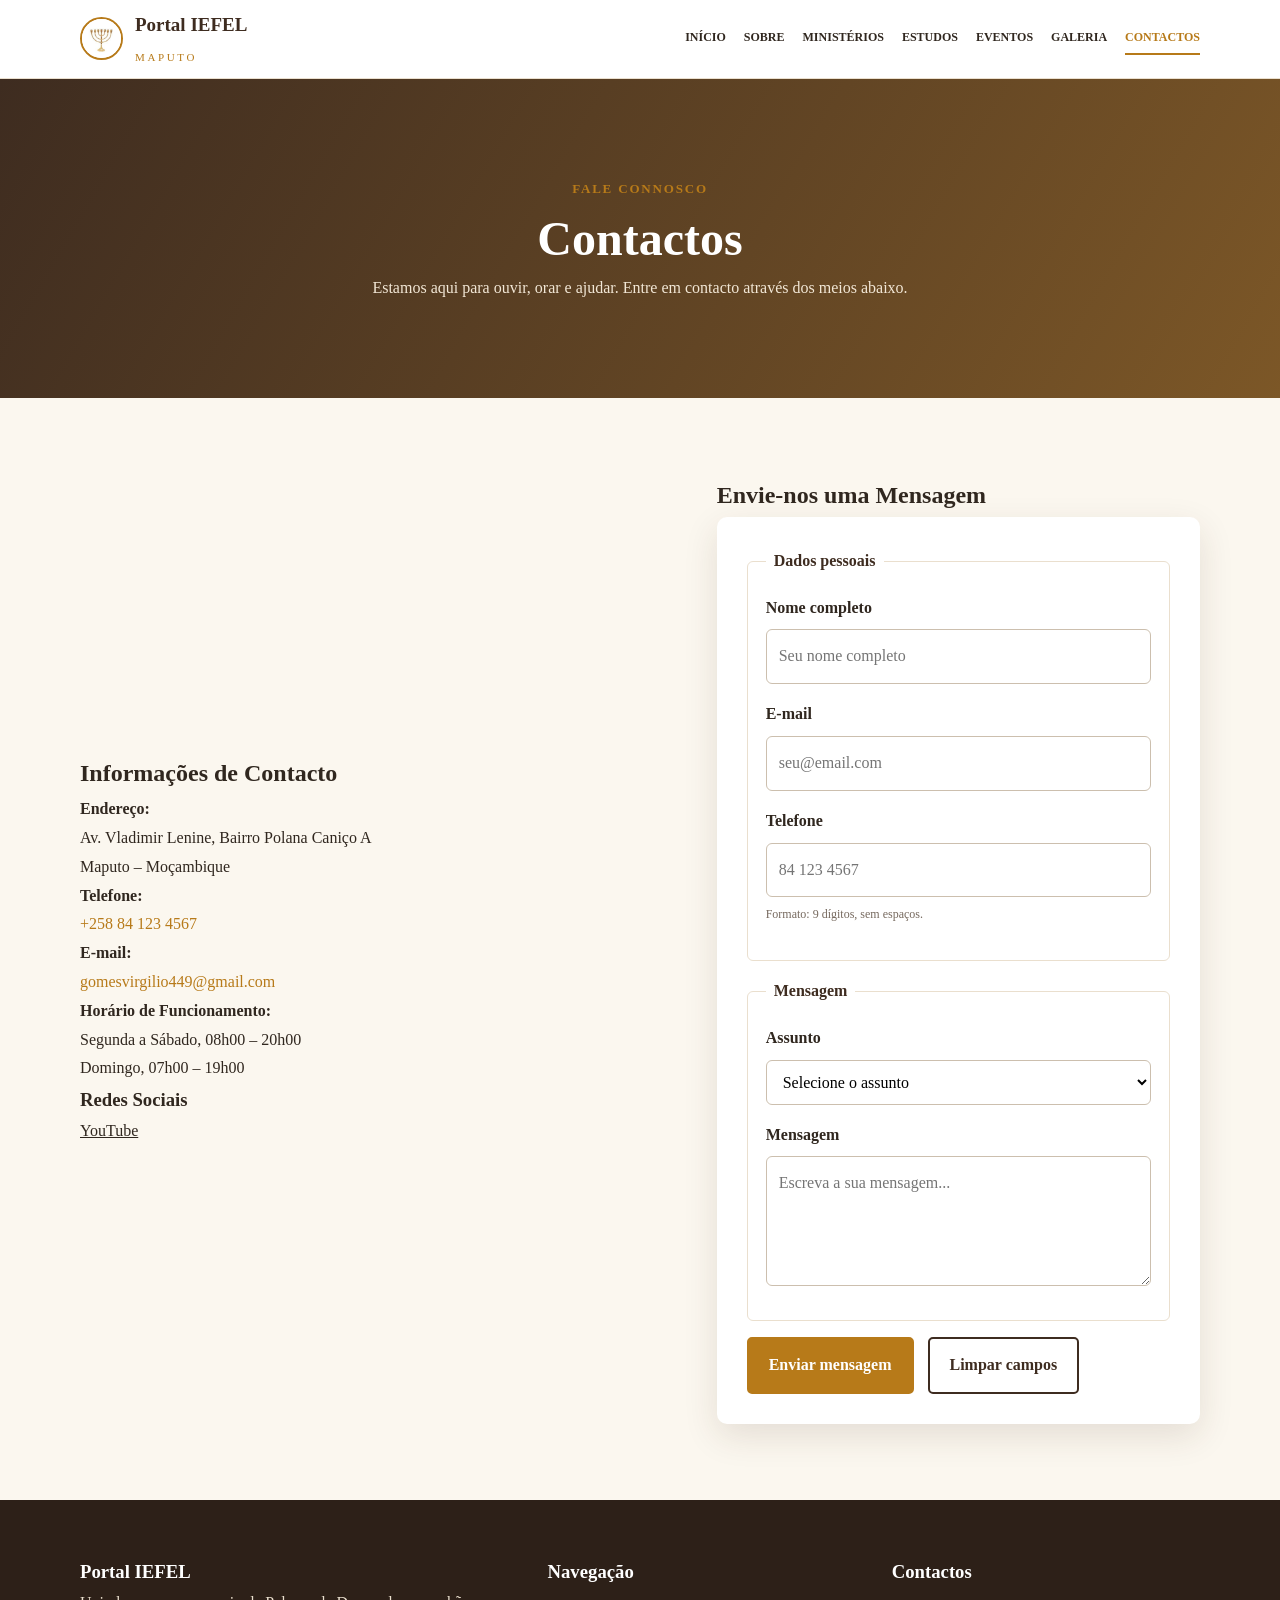
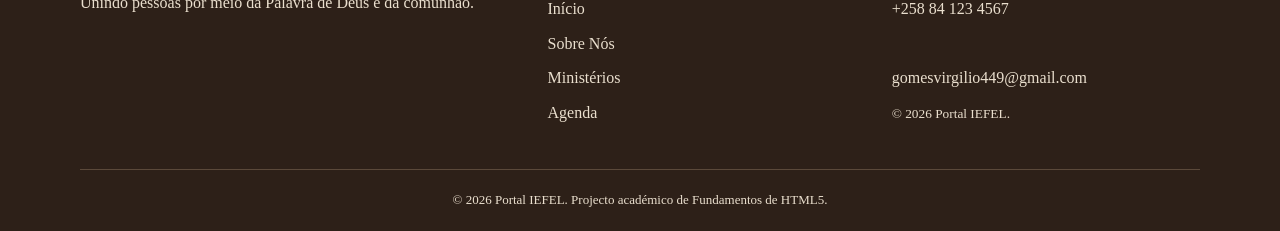
==== contactos.html @ 5dd8cca9 "Corrigir rotas e navegacao completa1" ====
<!DOCTYPE html>
<html lang="pt-MZ">
<head>
    <meta charset="UTF-8">
    <meta name="viewport" content="width=device-width, initial-scale=1.0">
    <meta name="description" content="Entre em contacto com a Igreja Evangélica Forças Espirituais da Luz. Envie a sua mensagem, pedido de oração ou dúvida.">
    <title>BibleConnect | Contactos</title>
    <link rel="stylesheet" href="/css/style.css">
</head>
<body>
    <header class="topo">
        <div class="contentor barra">
            <a class="marca" href="/" aria-label="Página inicial Portal IEFEL">
                <img src="/imagens/logo.png" alt="Logotipo da Igreja Evangélica Forças Espirituais da Luz" class="simbolo" width="43" height="43">
                <span>
                    <strong>Portal IEFEL</strong>
                    <small>MAPUTO</small>
                </span>
            </a>
            <button class="menu-toggle" aria-label="Abrir menu de navegação" aria-expanded="false">Menu</button>
            <nav class="menu" aria-label="Navegação principal">
                <a href="/">Início</a>
                <a href="/sobre">Sobre</a>
                <a href="/ministerios">Ministérios</a>
                <a href="/estudos">Estudos</a>
                <a href="/eventos">Eventos</a>
                <a href="/galeria">Galeria</a>
                <a class="activo" href="/contactos">Contactos</a>
            </nav>
        </div>
    </header>

    <main>
        <section class="pagina-hero">
            <div class="contentor">
                <span class="etiqueta">Fale connosco</span>
                <h1>Contactos</h1>
                <p>Estamos aqui para ouvir, orar e ajudar. Entre em contacto através dos meios abaixo.</p>
            </div>
        </section>

        <section class="seccao" aria-labelledby="titulo-contactos">
            <div class="contentor">
                <div class="duas-colunas">
                    <div>
                        <h2 id="titulo-contactos">Informações de Contacto</h2>
                        <address>
                            <p><strong>Endereço:</strong><br>
                            Av. Vladimir Lenine, Bairro Polana Caniço A<br>
                            Maputo &ndash; Moçambique</p>

                            <p><strong>Telefone:</strong><br>
                            <a href="tel:+258841234567">+258 84 123 4567</a></p>

                            <p><strong>E-mail:</strong><br>
                            <a href="mailto:gomesvirgilio449@gmail.com">gomesvirgilio449@gmail.com</a></p>

                            <p><strong>Horário de Funcionamento:</strong><br>
                            Segunda a Sábado, 08h00 &ndash; 20h00<br>
                            Domingo, 07h00 &ndash; 19h00</p>
                        </address>

                        <h3>Redes Sociais</h3>
                        <p>
                            <a href="https://www.youtube.com/@forcasdaluz8678" target="_blank" rel="noopener noreferrer" title="Visitar canal no YouTube">YouTube</a>
                        </p>
                    </div>

                    <div>
                        <h2>Envie-nos uma Mensagem</h2>
                        <form action="#" method="post" class="formulario" data-demonstracao>
                            <fieldset>
                                <legend>Dados pessoais</legend>
                                <div class="campo">
                                    <label for="nome">Nome completo</label>
                                    <input type="text" id="nome" name="nome" required minlength="3" maxlength="40" placeholder="Seu nome completo">
                                </div>

                                <div class="campo">
                                    <label for="email">E-mail</label>
                                    <input type="email" id="email" name="email" required placeholder="seu@email.com">
                                </div>

                                <div class="campo">
                                    <label for="telefone">Telefone</label>
                                    <input type="tel" id="telefone" name="telefone" pattern="[0-9]{9}" placeholder="84 123 4567" aria-describedby="telefoneAjuda">
                                    <small id="telefoneAjuda">Formato: 9 dígitos, sem espaços.</small>
                                </div>
                            </fieldset>

                            <fieldset>
                                <legend>Mensagem</legend>
                                <div class="campo">
                                    <label for="assunto">Assunto</label>
                                    <select id="assunto" name="assunto" required>
                                        <option value="">Selecione o assunto</option>
                                        <option value="pedido-oracao">Pedido de Oração</option>
                                        <option value="visita">Visita à Igreja</option>
                                        <option value="duvida">Dúvida ou Pergunta</option>
                                        <option value="sugestao">Sugestão</option>
                                        <option value="outro">Outro</option>
                                    </select>
                                </div>

                                <div class="campo">
                                    <label for="mensagem">Mensagem</label>
                                    <textarea id="mensagem" name="mensagem" required minlength="10" maxlength="500" placeholder="Escreva a sua mensagem..."></textarea>
                                </div>
                            </fieldset>

                            <button type="submit" class="botao">Enviar mensagem</button>
                            <button type="reset" class="botao secundario">Limpar campos</button>

                            <div class="aviso" role="status" aria-live="polite">Mensagem enviada com sucesso! Entraremos em contacto brevemente.</div>
                        </form>
                    </div>
                </div>
            </div>
        </section>
    </main>

    <footer class="rodape">
        <div class="contentor">
            <div class="rodape-grelha">
                <div>
                    <h3>Portal IEFEL</h3>
                    <p>Unindo pessoas por meio da Palavra de Deus e da comunhão.</p>
                </div>
                <div>
                    <h3>Navegação</h3>
                    <a href="/">Início</a>
                    <a href="/sobre">Sobre Nós</a>
                    <a href="/ministerios">Ministérios</a>
                    <a href="/eventos">Agenda</a>
                </div>
                <div>
                    <h3>Contactos</h3>
                    <p><a href="tel:+258841234567">+258 84 123 4567</a><br>
                    <a href="mailto:gomesvirgilio449@gmail.com">gomesvirgilio449@gmail.com</a></p>
                    <p><small>&copy; 2026 Portal IEFEL.</small></p>
                </div>
            </div>
            <div class="copyright">&copy; 2026 Portal IEFEL. Projecto académico de Fundamentos de HTML5.</div>
        </div>
    </footer>

    <script src="/js/script.js" defer></script>
</body>
</html>
---- css/style.css ----
/* ============================================
   VARIAVEIS E RESET
   ============================================ */
:root {
    --ouro: #b77a19;
    --ouro-claro: #ecd6a8;
    --castanho: #3e2c20;
    --creme: #fbf7ef;
    --branco: #fff;
    --texto: #30271f;
    --suave: #76695e;
    --borda: #eadfce;
    --sombra: 0 12px 35px rgba(63, 43, 25, .12);
}

* {
    box-sizing: border-box;
    margin: 0;
    padding: 0;
}

html {
    scroll-behavior: smooth;
}

body {
    font-family: 'Times New Roman', Times, serif;
    color: var(--texto);
    background: var(--creme);
    line-height: 1.8;
}

img {
    max-width: 100%;
    height: auto;
    display: block;
}

a {
    color: inherit;
}

button,
input,
textarea,
select {
    font: inherit;
}

/* ============================================
   UTILITARIOS
   ============================================ */
.contentor {
    width: min(1120px, calc(100% - 32px));
    margin: auto;
}

/* ============================================
   HEADER / TOPO
   ============================================ */
.topo {
    position: sticky;
    top: 0;
    z-index: 20;
    background: rgba(255, 255, 255, .96);
    border-bottom: 1px solid var(--borda);
    backdrop-filter: blur(10px);
}

.barra {
    min-height: 78px;
    display: flex;
    align-items: center;
    justify-content: space-between;
    gap: 24px;
    flex-wrap: wrap;
}

/* ============================================
   LOGO / MARCA
   ============================================ */
.marca {
    text-decoration: none;
    display: flex;
    align-items: center;
    gap: 12px;
    color: var(--castanho);
}

.simbolo {
    width: 43px;
    height: 43px;
    border: 2px solid var(--ouro);
    border-radius: 50%;
    object-fit: cover;
}

.marca strong {
    display: block;
    font-family: Georgia, serif;
    font-size: 19px;
}

.marca small {
    color: var(--ouro);
    letter-spacing: .24em;
    font-size: 11px;
}

/* ============================================
   MENU DE NAVEGACAO
   ============================================ */
.menu {
    display: flex;
    align-items: center;
    gap: 18px;
}

.menu a {
    text-decoration: none;
    font-size: 12px;
    font-weight: 700;
    text-transform: uppercase;
    padding: 4px 0;
    border-bottom: 2px solid transparent;
    transition: color .2s, border-color .2s;
}

.menu a:hover,
.menu a.activo {
    color: var(--ouro);
    border-bottom-color: var(--ouro);
}

.menu-toggle {
    display: none;
    border: 0;
    background: var(--castanho);
    color: white;
    padding: 9px 14px;
    border-radius: 8px;
    cursor: pointer;
    font-weight: 700;
}

/* ============================================
   HERO / BANNER PRINCIPAL
   ============================================ */
.hero {
    min-height: 610px;
    display: grid;
    align-items: center;
    background: linear-gradient(90deg, rgba(24, 16, 10, .84), rgba(24, 16, 10, .35)), url('../imagens/hero-igreja.png') center/cover;
}

.hero-conteudo {
    max-width: 680px;
    color: white;
    padding: 80px 0;
}

.etiqueta {
    display: inline-block;
    color: var(--ouro);
    font-weight: 700;
    letter-spacing: .14em;
    text-transform: uppercase;
    font-size: 13px;
}

.hero .etiqueta {
    color: var(--ouro-claro);
}

.hero h1 {
    font: 700 clamp(42px, 7vw, 76px)/1.04 Georgia, serif;
    margin: 18px 0;
}

.hero p {
    font-size: 19px;
    max-width: 610px;
}

.botoes {
    display: flex;
    flex-wrap: wrap;
    gap: 12px;
    margin-top: 28px;
}

/* ============================================
   BOTOES
   ============================================ */
.botao {
    display: inline-block;
    padding: 12px 20px;
    border-radius: 5px;
    text-decoration: none;
    font-weight: 700;
    border: 2px solid var(--ouro);
    background: var(--ouro);
    color: white;
    cursor: pointer;
    transition: filter .2s;
}

.botao.secundario {
    background: transparent;
    border-color: white;
}

.botao:hover {
    filter: brightness(.92);
}

.formulario .botao.secundario {
    border-color: var(--castanho);
    color: var(--castanho);
    background: transparent;
    margin-left: 10px;
}

.formulario .botao.secundario:hover {
    background: var(--castanho);
    color: white;
}

/* ============================================
   VERSICULO DESTAQUE
   ============================================ */
.versiculo {
    margin-top: -34px;
    position: relative;
}

.versiculo-caixa {
    background: white;
    border-radius: 10px;
    padding: 24px 30px;
    box-shadow: var(--sombra);
    display: flex;
    gap: 22px;
    align-items: center;
}

.aspas {
    font: 700 48px Georgia;
    color: var(--ouro);
    line-height: 1;
}

.versiculo blockquote {
    margin: 0;
    font: italic 20px Georgia, serif;
}

.versiculo cite {
    color: var(--ouro);
    font-weight: 700;
    font-style: normal;
}

/* ============================================
   SECOES
   ============================================ */
.seccao {
    padding: 76px 0;
}

.seccao.clara {
    background: white;
}

.cabecalho-seccao {
    text-align: center;
    max-width: 720px;
    margin: 0 auto 38px;
}

.cabecalho-seccao h2,
.pagina-hero h1 {
    font: 700 clamp(32px, 5vw, 48px) Georgia, serif;
    margin: 8px 0;
    color: var(--castanho);
}

.cabecalho-seccao p {
    color: var(--suave);
}

/* ============================================
   GRADE / CARDS
   ============================================ */
.grelha {
    display: grid;
    grid-template-columns: repeat(3, 1fr);
    gap: 22px;
}

.cartao {
    background: white;
    border: 1px solid var(--borda);
    border-radius: 10px;
    overflow: hidden;
    box-shadow: 0 5px 18px rgba(60, 43, 27, .06);
    transition: transform .2s;
}

.cartao:hover {
    transform: translateY(-3px);
}

.cartao img {
    width: 100%;
    height: 220px;
    object-fit: cover;
}

.cartao-corpo {
    padding: 24px;
}

.cartao h3 {
    font: 700 23px Georgia, serif;
    margin: 0 0 9px;
}

.meta {
    font-size: 14px;
    color: var(--ouro);
    font-weight: 700;
}

.ligacao {
    color: var(--ouro);
    font-weight: 700;
    text-decoration: none;
}

.ligacao:hover {
    text-decoration: underline;
}

/* ============================================
   DESTAQUES
   ============================================ */
.destaques {
    display: grid;
    grid-template-columns: repeat(3, 1fr);
    gap: 18px;
}

.destaque {
    background: var(--castanho);
    color: white;
    padding: 30px;
    border-radius: 9px;
}

.destaque .icone {
    font-size: 30px;
}

.destaque h3 {
    font-family: Georgia, serif;
    font-size: 22px;
    margin: 12px 0;
}

/* ============================================
   DUAS COLUNAS
   ============================================ */
.duas-colunas {
    display: grid;
    grid-template-columns: 1.1fr .9fr;
    gap: 46px;
    align-items: center;
}

.duas-colunas img {
    border-radius: 10px;
    box-shadow: var(--sombra);
}

/* ============================================
   PAGINA HERO (INTERNAS)
   ============================================ */
.pagina-hero {
    padding: 95px 0;
    background: linear-gradient(120deg, #3e2c20, #7c5727);
    color: white;
    text-align: center;
}

.pagina-hero h1 {
    color: white;
}

.pagina-hero p {
    max-width: 700px;
    margin: auto;
    color: #f2e7d6;
}

/* ============================================
   LISTAS
   ============================================ */
.lista {
    display: grid;
    gap: 13px;
    padding: 0;
    list-style: none;
}

.lista li {
    background: white;
    border-left: 4px solid var(--ouro);
    padding: 15px 18px;
    border-radius: 5px;
}

.lista-ministerios {
    list-style-type: disc;
    padding-left: 20px;
}

.lista-ministerios li {
    margin-bottom: 8px;
}

.lista-ordenada {
    padding-left: 20px;
}

.lista-ordenada li {
    margin-bottom: 6px;
}

/* ============================================
   FAQ
   ============================================ */
.faq-definicao {
    max-width: 800px;
    margin: 0 auto;
}

.faq-definicao dt {
    font-weight: 700;
    margin-top: 16px;
    color: var(--castanho);
}

.faq-definicao dd {
    margin-left: 20px;
    padding: 8px 16px;
    background: white;
    border-radius: 6px;
    border-left: 4px solid var(--ouro);
}

/* ============================================
   FORMULARIO
   ============================================ */
.formulario {
    background: white;
    padding: 30px;
    border-radius: 10px;
    box-shadow: var(--sombra);
}

.formulario fieldset {
    border: 1px solid var(--borda);
    border-radius: 6px;
    padding: 18px;
    margin-bottom: 16px;
}

.formulario legend {
    font-weight: 700;
    color: var(--castanho);
    padding: 0 8px;
}

.campo {
    display: grid;
    gap: 7px;
    margin-bottom: 16px;
}

.campo label {
    font-weight: 700;
}

.campo input,
.campo textarea,
.campo select {
    width: 100%;
    border: 1px solid #ccbfae;
    border-radius: 6px;
    padding: 12px;
    background: #fff;
}

.campo textarea {
    min-height: 130px;
    resize: vertical;
}

.campo small {
    color: var(--suave);
    font-size: 12px;
}

.aviso {
    display: none;
    margin-top: 16px;
    padding: 12px;
    background: #e7f6eb;
    color: #245b31;
    border-radius: 6px;
}

.aviso.visivel {
    display: block;
}

/* ============================================
   TABELAS
   ============================================ */
.tabela-container {
    overflow-x: auto;
    background: white;
    border-radius: 10px;
    box-shadow: var(--sombra);
    padding: 10px;
}

.tabela-horarios {
    width: 100%;
    border-collapse: collapse;
    font-size: 14px;
}

.tabela-horarios caption {
    caption-side: top;
    font-weight: 700;
    padding: 12px 0;
    font-size: 18px;
    color: var(--castanho);
    text-align: left;
}

.tabela-horarios th,
.tabela-horarios td {
    border: 1px solid var(--borda);
    padding: 12px 16px;
    text-align: left;
}

.tabela-horarios th {
    background: var(--castanho);
    color: white;
    font-weight: 700;
}

.tabela-horarios tbody tr:nth-child(even) {
    background: var(--creme);
}

.tabela-horarios tbody tr:hover {
    background: var(--ouro-claro);
}

.tabela-horarios tfoot td {
    background: var(--ouro-claro);
    font-weight: 700;
    text-align: center;
}

/* ============================================
   AUDIO E VIDEO
   ============================================ */
.audio-container,
.video-container {
    max-width: 800px;
    margin: 0 auto;
    background: white;
    padding: 20px;
    border-radius: 10px;
    box-shadow: var(--sombra);
}

.audio-container audio {
    width: 100%;
}

.video-container video {
    border-radius: 8px;
}

/* ============================================
   GALERIA
   ============================================ */
.galeria {
    display: grid;
    grid-template-columns: repeat(3, 1fr);
    gap: 15px;
}

.galeria img {
    height: 240px;
    width: 100%;
    object-fit: cover;
    border-radius: 8px;
    transition: transform .2s;
}

.galeria img:hover {
    transform: scale(1.02);
}

/* ============================================
   ADDRESS
   ============================================ */
address {
    font-style: normal;
    line-height: 1.8;
}

address a {
    color: var(--ouro);
    text-decoration: none;
}

address a:hover {
    text-decoration: underline;
}

/* ============================================
   RODAPE
   ============================================ */
.rodape {
    background: #2d2018;
    color: #eadfce;
    padding: 55px 0 20px;
}

.rodape-grelha {
    display: grid;
    grid-template-columns: 1.4fr 1fr 1fr;
    gap: 36px;
}

.rodape h3 {
    color: white;
    font-family: Georgia, serif;
}

.rodape a {
    display: block;
    color: #eadfce;
    text-decoration: none;
    margin: 6px 0;
}

.rodape a:hover {
    color: var(--ouro-claro);
}

.copyright {
    border-top: 1px solid #5b493a;
    margin-top: 35px;
    padding-top: 18px;
    text-align: center;
    font-size: 13px;
}

/* ============================================
   RESPONSIVIDADE
   ============================================ */
@media (max-width: 850px) {
    .menu-toggle {
        display: block;
    }

    .menu {
        display: none;
        position: absolute;
        top: 78px;
        left: 0;
        right: 0;
        background: white;
        padding: 22px 16px;
        flex-direction: column;
        box-shadow: var(--sombra);
        gap: 12px;
    }

    .menu.aberto {
        display: flex;
    }

    .grelha,
    .destaques,
    .galeria {
        grid-template-columns: 1fr 1fr;
    }

    .duas-colunas {
        grid-template-columns: 1fr;
    }

    .rodape-grelha {
        grid-template-columns: 1fr 1fr;
    }
}

@media (max-width: 560px) {
    .grelha,
    .destaques,
    .galeria,
    .rodape-grelha {
        grid-template-columns: 1fr;
    }

    .marca strong {
        font-size: 16px;
    }

    .hero {
        min-height: 540px;
    }

    .hero h1 {
        font-size: 42px;
    }

    .hero p {
        font-size: 17px;
    }

    .versiculo-caixa {
        align-items: flex-start;
    }

    .seccao {
        padding: 55px 0;
    }

    .galeria img {
        height: 220px;
    }
}

@media (max-width: 650px) {
    .tabela-horarios {
        font-size: 12px;
    }

    .tabela-horarios th,
    .tabela-horarios td {
        padding: 8px 10px;
    }
}
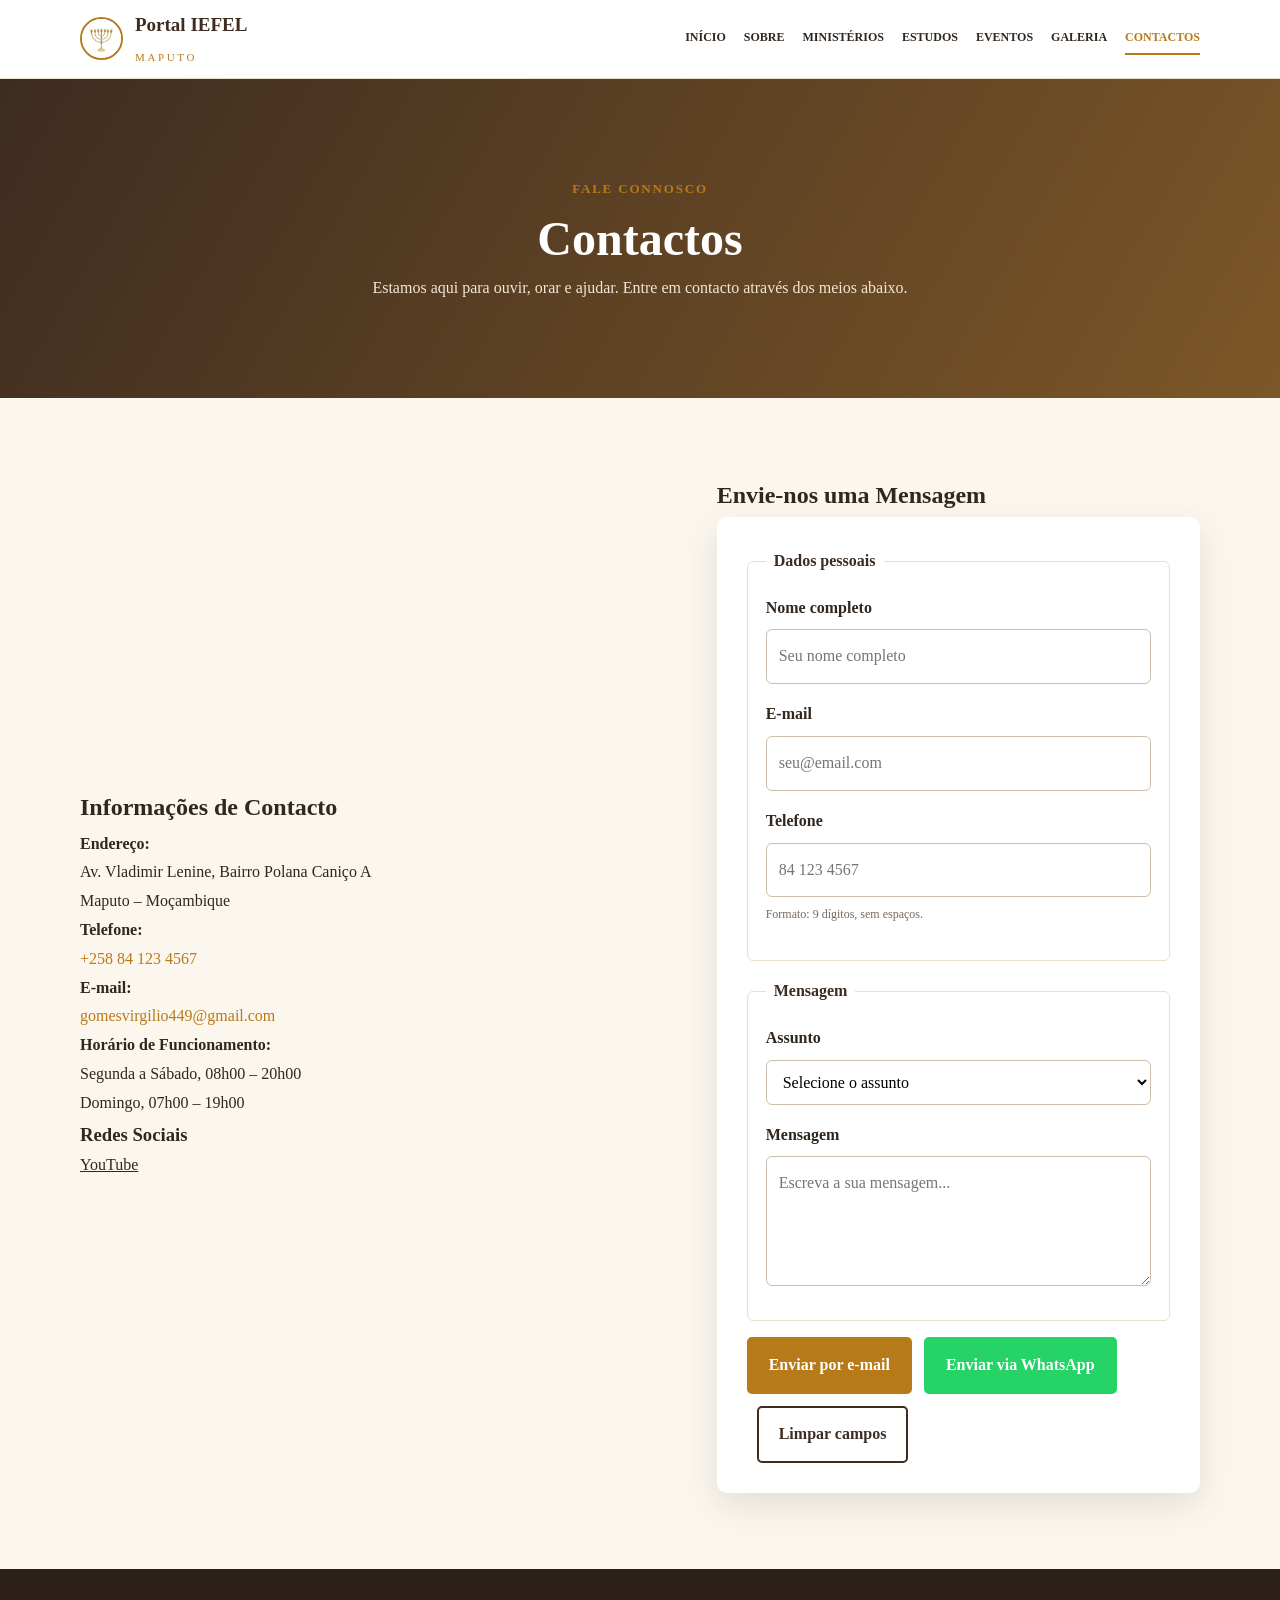
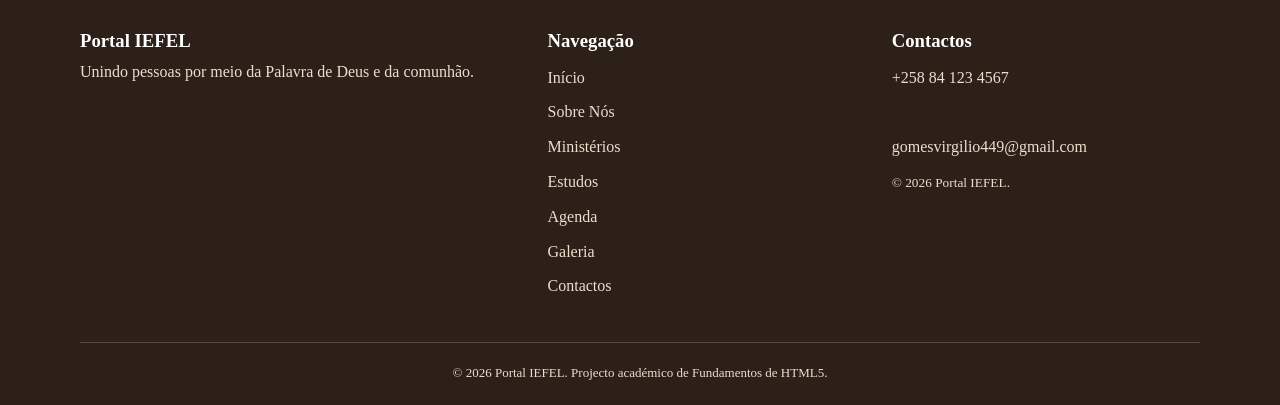
==== commit f984de2f: "correca de contactos e  js" ====
--- a/contactos.html
+++ b/contactos.html
@@ -68,7 +68,7 @@
 
                     <div>
                         <h2>Envie-nos uma Mensagem</h2>
-                        <form action="#" method="post" class="formulario" data-demonstracao>
+                        <form id="formContacto" action="https://formspree.io/f/xbgggknw" method="post" class="formulario" data-demonstracao>
                             <fieldset>
                                 <legend>Dados pessoais</legend>
                                 <div class="campo">
@@ -108,8 +108,11 @@
                                 </div>
                             </fieldset>
 
-                            <button type="submit" class="botao">Enviar mensagem</button>
-                            <button type="reset" class="botao secundario">Limpar campos</button>
+                            <div style="display: flex; gap: 0.75rem; flex-wrap: wrap; margin-top: 1rem;">
+                                <button type="submit" class="botao">Enviar por e-mail</button>
+                                <button type="button" id="btnWhatsapp" class="botao" style="background-color: #25D366; border-color: #25D366; color: #fff;">Enviar via WhatsApp</button>
+                                <button type="reset" class="botao secundario">Limpar campos</button>
+                            </div>
 
                             <div class="aviso" role="status" aria-live="polite">Mensagem enviada com sucesso! Entraremos em contacto brevemente.</div>
                         </form>
@@ -131,7 +134,10 @@
                     <a href="/">Início</a>
                     <a href="/sobre">Sobre Nós</a>
                     <a href="/ministerios">Ministérios</a>
+                    <a href="/estudos">Estudos</a>
                     <a href="/eventos">Agenda</a>
+                    <a href="/galeria">Galeria</a>
+                    <a href="/contactos">Contactos</a>
                 </div>
                 <div>
                     <h3>Contactos</h3>
